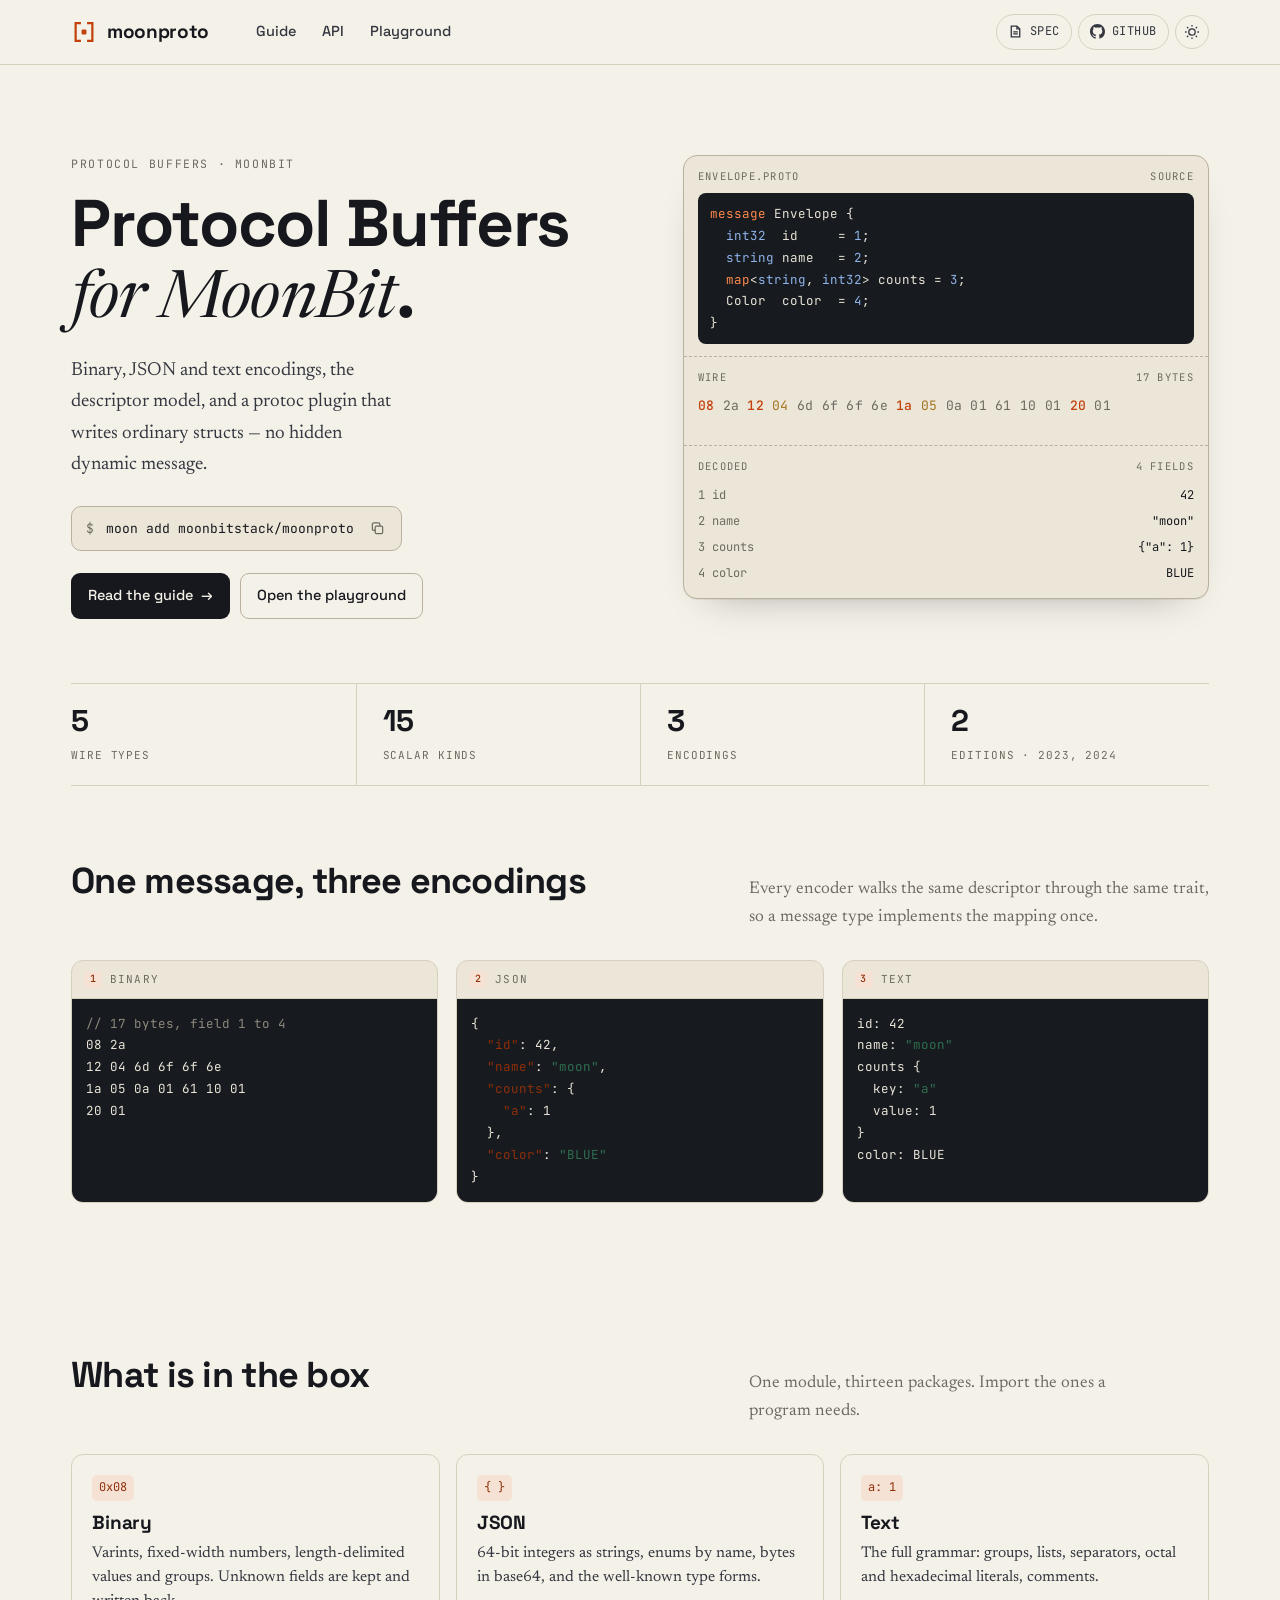
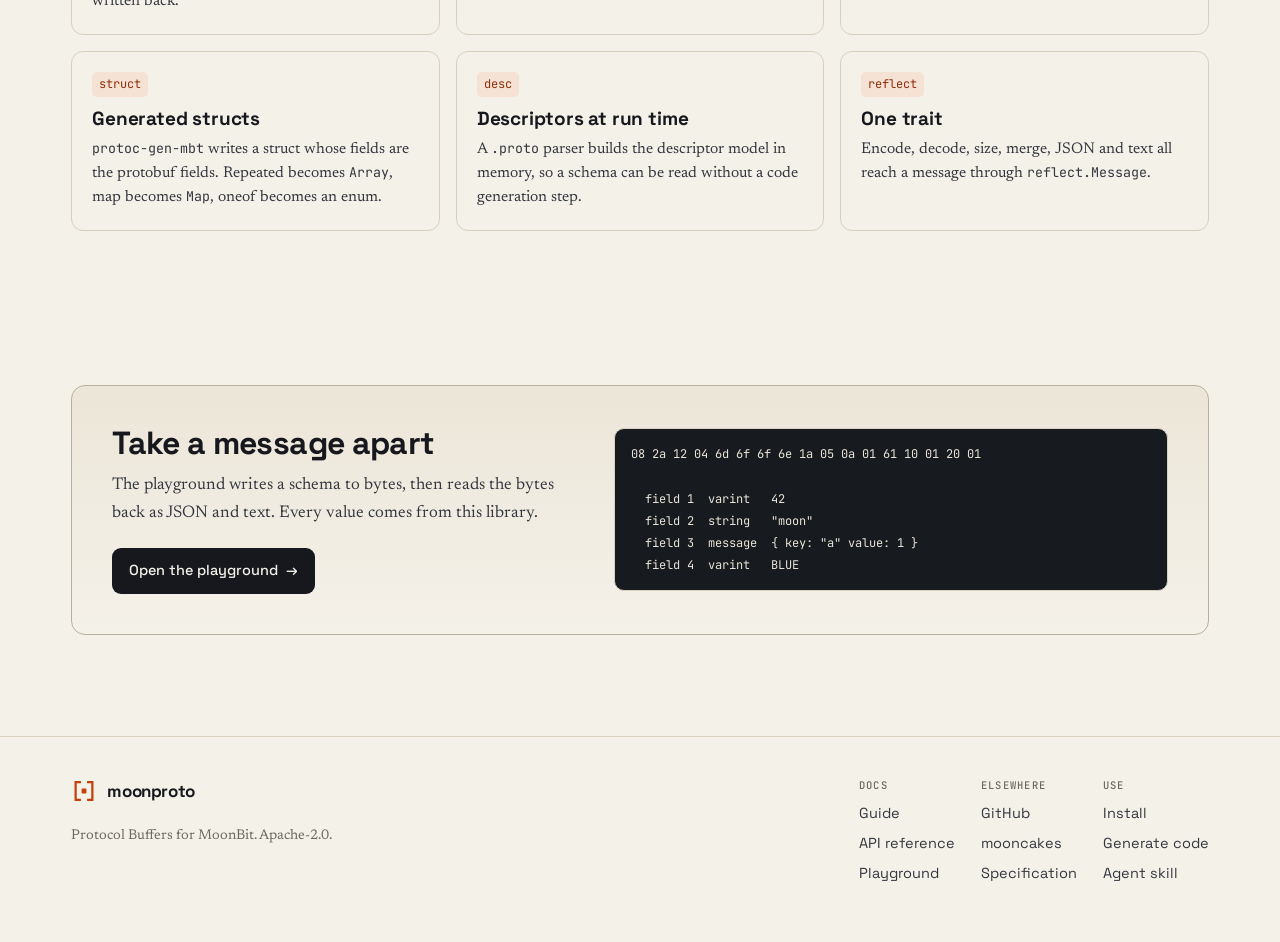
==== docs/index.html @ 19e69d36 "feat(moonproto): publish the documentation site. Four pages share one stylesheet: a home page that s" ====
<!doctype html>
<html lang="en">
<head>
<meta charset="utf-8">
<meta name="viewport" content="width=device-width, initial-scale=1">
<title>moonproto — Protocol Buffers for MoonBit</title>
<meta name="description" content="Binary, JSON and text encodings for Protocol Buffers in MoonBit, with the descriptor model and a protoc plugin that generates ordinary structs.">
<link rel="icon" href="assets/mark.svg" type="image/svg+xml">
<link rel="preconnect" href="https://fonts.googleapis.com">
<link rel="preconnect" href="https://fonts.gstatic.com" crossorigin>
<link href="https://fonts.googleapis.com/css2?family=JetBrains+Mono:wght@400;500&family=Newsreader:ital,opsz,wght@0,6..72,400;0,6..72,500;1,6..72,400&family=Space+Grotesk:wght@400;500;700&display=swap" rel="stylesheet">
<link rel="stylesheet" href="assets/site.css">
</head>
<body>

<header class="chrome">
  <div class="chrome-in">
    <a class="brand" href="index.html" aria-label="moonproto home">
      <svg viewBox="0 0 28 28" aria-hidden="true"><path d="M9.5 4.5H5v19h4.5" fill="none" stroke="currentColor" stroke-width="2.4" stroke-linecap="square"/><path d="M18.5 4.5H23v19h-4.5" fill="none" stroke="currentColor" stroke-width="2.4" stroke-linecap="square"/><rect x="11.4" y="11.4" width="5.2" height="5.2" rx="1" fill="currentColor"/></svg>
      moonproto
    </a>

    <nav class="nav" aria-label="Sections">
      <a href="guide.html">Guide</a>
      <a href="api.html">API</a>
      <a href="playground.html">Playground</a>
    </nav>

    <div class="chrome-links">
      <a class="pill-link" href="https://protobuf.dev" aria-label="Protocol Buffers specification">
        <svg viewBox="0 0 16 16" aria-hidden="true" fill="none" stroke="currentColor" stroke-width="1.4"><path d="M3.5 2.2h6l3 3v8.6h-9z"/><path d="M9.5 2.2v3h3"/><path d="M5.6 8.4h4.8M5.6 10.6h4.8"/></svg>
        <span>Spec</span>
      </a>
      <a class="pill-link" href="https://github.com/moonbitstack/moonproto" aria-label="moonproto on GitHub">
        <svg viewBox="0 0 16 16" aria-hidden="true" fill="currentColor"><path d="M8 0C3.58 0 0 3.58 0 8c0 3.54 2.29 6.53 5.47 7.59.4.07.55-.17.55-.38 0-.19-.01-.82-.01-1.49-2.01.37-2.53-.49-2.69-.94-.09-.23-.48-.94-.82-1.13-.28-.15-.68-.52-.01-.53.63-.01 1.08.58 1.23.82.72 1.21 1.87.87 2.33.66.07-.52.28-.87.51-1.07-1.78-.2-3.64-.89-3.64-3.95 0-.87.31-1.59.82-2.15-.08-.2-.36-1.02.08-2.12 0 0 .67-.21 2.2.82a7.4 7.4 0 0 1 2-.27c.68 0 1.36.09 2 .27 1.53-1.04 2.2-.82 2.2-.82.44 1.1.16 1.92.08 2.12.51.56.82 1.27.82 2.15 0 3.07-1.87 3.75-3.65 3.95.29.25.54.73.54 1.48 0 1.07-.01 1.93-.01 2.2 0 .21.15.46.55.38A8.01 8.01 0 0 0 16 8c0-4.42-3.58-8-8-8Z"/></svg>
        <span>GitHub</span>
      </a>
      <button class="theme-toggle" type="button" data-theme-toggle aria-label="Switch colour theme">
        <svg width="16" height="16" viewBox="0 0 16 16" aria-hidden="true" fill="none" stroke="currentColor" stroke-width="1.3"><circle cx="8" cy="8" r="3.2"/><path d="M8 1v1.6M8 13.4V15M1 8h1.6M13.4 8H15M3.05 3.05l1.13 1.13M11.82 11.82l1.13 1.13M12.95 3.05l-1.13 1.13M4.18 11.82l-1.13 1.13"/></svg>
      </button>
    </div>
  </div>
</header>

<main class="wrap">

  <section class="hero">
    <div>
      <p class="eyebrow">Protocol Buffers · MoonBit</p>
      <h1>Protocol Buffers <em>for MoonBit</em>.</h1>
      <p class="lede">Binary, JSON and text encodings, the descriptor model, and a protoc plugin that writes ordinary structs — no hidden dynamic message.</p>

      <div class="install">
        <span class="prompt">$</span>
        <code>moon add moonbitstack/moonproto</code>
        <button class="copy" type="button" data-copy="moon add moonbitstack/moonproto" aria-label="Copy the install command">
          <svg width="15" height="15" viewBox="0 0 16 16" aria-hidden="true" fill="none" stroke="currentColor" stroke-width="1.3"><rect x="5.5" y="5.5" width="8" height="8" rx="1.4"/><path d="M10.5 5.5v-2a1.4 1.4 0 0 0-1.4-1.4H3.9A1.4 1.4 0 0 0 2.5 3.5v5.2A1.4 1.4 0 0 0 3.9 10h2"/></svg>
        </button>
      </div>

      <div class="hero-actions">
        <a class="btn btn-primary" href="guide.html">Read the guide <span aria-hidden="true">→</span></a>
        <a class="btn btn-ghost" href="playground.html">Open the playground</a>
      </div>
    </div>

    <div class="strip" aria-label="One message in three forms">
      <div class="strip-pane">
        <div class="strip-label"><span>envelope.proto</span><span>source</span></div>
<pre><span class="k">message</span> Envelope {
  <span class="n">int32</span>  id     = <span class="n">1</span>;
  <span class="n">string</span> name   = <span class="n">2</span>;
  <span class="k">map</span>&lt;<span class="n">string</span>, <span class="n">int32</span>&gt; counts = <span class="n">3</span>;
  Color  color  = <span class="n">4</span>;
}</pre>
      </div>
      <div class="strip-pane">
        <div class="strip-label"><span>wire</span><span>17 bytes</span></div>
        <p class="bytes"><span class="t">08</span> <span class="v">2a</span> <span class="t">12</span> <span class="l">04</span> <span class="v">6d 6f 6f 6e</span> <span class="t">1a</span> <span class="l">05</span> <span class="v">0a 01 61 10 01</span> <span class="t">20</span> <span class="v">01</span></p>
      </div>
      <div class="strip-pane">
        <div class="strip-label"><span>decoded</span><span>4 fields</span></div>
        <table class="fields">
          <tr><td>1 id</td><td>42</td></tr>
          <tr><td>2 name</td><td>"moon"</td></tr>
          <tr><td>3 counts</td><td>{"a": 1}</td></tr>
          <tr><td>4 color</td><td>BLUE</td></tr>
        </table>
      </div>
    </div>
  </section>

  <section class="numbers" aria-label="At a glance">
    <div class="number"><b>5</b><span>wire types</span></div>
    <div class="number"><b>15</b><span>scalar kinds</span></div>
    <div class="number"><b>3</b><span>encodings</span></div>
    <div class="number"><b>2</b><span>editions · 2023, 2024</span></div>
  </section>

  <section class="section">
    <div class="section-head">
      <h2>One message, three encodings</h2>
      <p>Every encoder walks the same descriptor through the same trait, so a message type implements the mapping once.</p>
    </div>

    <div class="encodings">
      <article class="pane">
        <div class="pane-head"><span class="tag">1</span> binary</div>
<pre><span class="c">// 17 bytes, field 1 to 4</span>
08 2a
12 04 6d 6f 6f 6e
1a 05 0a 01 61 10 01
20 01</pre>
      </article>
      <article class="pane">
        <div class="pane-head"><span class="tag">2</span> JSON</div>
<pre>{
  <span class="k">"id"</span>: 42,
  <span class="k">"name"</span>: <span class="s">"moon"</span>,
  <span class="k">"counts"</span>: {
    <span class="k">"a"</span>: 1
  },
  <span class="k">"color"</span>: <span class="s">"BLUE"</span>
}</pre>
      </article>
      <article class="pane">
        <div class="pane-head"><span class="tag">3</span> text</div>
<pre>id: 42
name: <span class="s">"moon"</span>
counts {
  key: <span class="s">"a"</span>
  value: 1
}
color: BLUE</pre>
      </article>
    </div>
  </section>

  <section class="section">
    <div class="section-head">
      <h2>What is in the box</h2>
      <p>One module, thirteen packages. Import the ones a program needs.</p>
    </div>

    <div class="cards">
      <article class="card">
        <span class="glyph">0x08</span>
        <h3>Binary</h3>
        <p>Varints, fixed-width numbers, length-delimited values and groups. Unknown fields are kept and written back.</p>
      </article>
      <article class="card">
        <span class="glyph">{ }</span>
        <h3>JSON</h3>
        <p>64-bit integers as strings, enums by name, bytes in base64, and the well-known type forms.</p>
      </article>
      <article class="card">
        <span class="glyph">a: 1</span>
        <h3>Text</h3>
        <p>The full grammar: groups, lists, separators, octal and hexadecimal literals, comments.</p>
      </article>
      <article class="card">
        <span class="glyph">struct</span>
        <h3>Generated structs</h3>
        <p><code>protoc-gen-mbt</code> writes a struct whose fields are the protobuf fields. Repeated becomes <code>Array</code>, map becomes <code>Map</code>, oneof becomes an enum.</p>
      </article>
      <article class="card">
        <span class="glyph">desc</span>
        <h3>Descriptors at run time</h3>
        <p>A <code>.proto</code> parser builds the descriptor model in memory, so a schema can be read without a code generation step.</p>
      </article>
      <article class="card">
        <span class="glyph">reflect</span>
        <h3>One trait</h3>
        <p>Encode, decode, size, merge, JSON and text all reach a message through <code>reflect.Message</code>.</p>
      </article>
    </div>
  </section>

  <section class="section">
    <div class="teaser">
      <div>
        <h2>Take a message apart</h2>
        <p>The playground writes a schema to bytes, then reads the bytes back as JSON and text. Every value comes from this library.</p>
        <a class="btn btn-primary" href="playground.html">Open the playground <span aria-hidden="true">→</span></a>
      </div>
      <div class="mini" aria-hidden="true"><span class="t">08</span> <span class="v">2a</span> <span class="t">12</span> <span class="l">04</span> <span class="v">6d 6f 6f 6e</span> <span class="t">1a</span> <span class="l">05</span> <span class="v">0a 01 61 10 01</span> <span class="t">20</span> <span class="v">01</span>

  field 1  varint   42
  field 2  string   "moon"
  field 3  message  { key: "a" value: 1 }
  field 4  varint   BLUE</div>
    </div>
  </section>

</main>

<footer class="site">
  <div class="wrap foot">
    <div>
      <a class="brand" href="index.html">
        <svg viewBox="0 0 28 28" aria-hidden="true"><path d="M9.5 4.5H5v19h4.5" fill="none" stroke="currentColor" stroke-width="2.4" stroke-linecap="square"/><path d="M18.5 4.5H23v19h-4.5" fill="none" stroke="currentColor" stroke-width="2.4" stroke-linecap="square"/><rect x="11.4" y="11.4" width="5.2" height="5.2" rx="1" fill="currentColor"/></svg>
        moonproto
      </a>
      <p>Protocol Buffers for MoonBit. Apache-2.0.</p>
    </div>
    <div class="foot-links">
      <div class="foot-col">
        <b>Docs</b>
        <a href="guide.html">Guide</a>
        <a href="api.html">API reference</a>
        <a href="playground.html">Playground</a>
      </div>
      <div class="foot-col">
        <b>Elsewhere</b>
        <a href="https://github.com/moonbitstack/moonproto">GitHub</a>
        <a href="https://mooncakes.io/docs/moonbitstack/moonproto">mooncakes</a>
        <a href="https://protobuf.dev">Specification</a>
      </div>
      <div class="foot-col">
        <b>Use</b>
        <a href="guide.html#install">Install</a>
        <a href="guide.html#generate">Generate code</a>
        <a href="https://github.com/moonbitstack/moonproto/blob/main/docs/skills/moonproto/SKILL.md">Agent skill</a>
      </div>
    </div>
  </div>
</footer>

<script src="assets/site.js"></script>
</body>
</html>
---- docs/assets/site.css ----
/* moonproto documentation site.
   One stylesheet for every page: tokens, chrome, home, docs, reference,
   playground. Light first, dark by preference or by toggle. */

:root {
  --paper: #f4f1e9;
  --paper-2: #ece6d8;
  --paper-3: #e3dccb;
  --ink: #16181d;
  --ink-2: #34373f;
  --muted: #6d6a61;
  --rule: #d7d0bf;
  --rule-strong: #b9b19d;
  --accent: #c2410c;
  --accent-ink: #8f2f08;
  --accent-soft: #f6e2d5;
  --code-bg: #171a1f;
  --code-ink: #e9e4d7;
  --code-muted: #8c887c;
  --tag: #ff8a4c;
  --len: #f0b27a;
  --val: #9aa4b2;
  --ok: #2f6f4f;
  --shadow: 0 1px 0 rgba(22, 24, 29, .06), 0 18px 40px -28px rgba(22, 24, 29, .45);
  --sans: "Space Grotesk", "Segoe UI", system-ui, sans-serif;
  --serif: "Newsreader", Georgia, "Times New Roman", serif;
  --mono: "JetBrains Mono", ui-monospace, "SFMono-Regular", Menlo, monospace;
  --gutter: clamp(20px, 4vw, 56px);
  --measure: 68ch;
  color-scheme: light;
}

:root[data-theme="dark"] {
  --paper: #101216;
  --paper-2: #171a1f;
  --paper-3: #1e2229;
  --ink: #f1ede2;
  --ink-2: #cfc9bb;
  --muted: #948e80;
  --rule: #2b2f37;
  --rule-strong: #3d434d;
  --accent: #f97316;
  --accent-ink: #ffab73;
  --accent-soft: #2a1c13;
  --code-bg: #0b0d11;
  --code-ink: #ece7da;
  --shadow: 0 1px 0 rgba(0, 0, 0, .5), 0 24px 50px -30px rgba(0, 0, 0, .9);
  color-scheme: dark;
}

@media (prefers-color-scheme: dark) {
  :root:not([data-theme="light"]) {
    --paper: #101216;
    --paper-2: #171a1f;
    --paper-3: #1e2229;
    --ink: #f1ede2;
    --ink-2: #cfc9bb;
    --muted: #948e80;
    --rule: #2b2f37;
    --rule-strong: #3d434d;
    --accent: #f97316;
    --accent-ink: #ffab73;
    --accent-soft: #2a1c13;
    --code-bg: #0b0d11;
    --code-ink: #ece7da;
    --shadow: 0 1px 0 rgba(0, 0, 0, .5), 0 24px 50px -30px rgba(0, 0, 0, .9);
    color-scheme: dark;
  }
}

*,
*::before,
*::after {
  box-sizing: border-box;
}

html {
  -webkit-text-size-adjust: 100%;
  scroll-behavior: smooth;
  scroll-padding-top: 92px;
  font-variant-ligatures: no-contextual;
}

body {
  margin: 0;
  background: var(--paper);
  color: var(--ink);
  font-family: var(--serif);
  font-size: 17px;
  line-height: 1.65;
  -webkit-font-smoothing: antialiased;
  text-rendering: optimizeLegibility;
}

h1,
h2,
h3,
h4,
button,
input,
select,
textarea {
  font-variant-ligatures: no-contextual;
}

h1,
h2,
h3,
h4 {
  font-family: var(--sans);
  font-weight: 700;
  line-height: 1.08;
  letter-spacing: -0.02em;
  margin: 0;
  text-wrap: balance;
}

p {
  margin: 0 0 1.05em;
  text-wrap: pretty;
}

a {
  color: var(--accent-ink);
  text-decoration-thickness: 1px;
  text-underline-offset: 3px;
}

a:hover {
  color: var(--accent);
}

code,
kbd,
pre,
samp {
  font-family: var(--mono);
  font-size: 0.86em;
}

:focus-visible {
  outline: 2px solid var(--accent);
  outline-offset: 3px;
  border-radius: 2px;
}

/* ---- page scrollbar: hidden at the top, present once scrolled ---- */

@supports selector(::-webkit-scrollbar) {
  html::-webkit-scrollbar {
    width: 11px;
    height: 11px;
  }
  html::-webkit-scrollbar-track {
    background: transparent;
  }
  html::-webkit-scrollbar-thumb {
    border-radius: 99px;
    border: 3px solid transparent;
    background-clip: content-box;
    background-color: color-mix(in srgb, var(--ink) 26%, transparent);
  }
  html.at-top::-webkit-scrollbar-thumb {
    background: transparent;
  }
  html::-webkit-scrollbar-thumb:hover {
    background-color: color-mix(in srgb, var(--accent) 60%, transparent);
  }
}

@supports not selector(::-webkit-scrollbar) {
  html {
    scrollbar-width: thin;
    scrollbar-color: color-mix(in srgb, var(--ink) 26%, transparent) transparent;
  }
  html.at-top {
    scrollbar-color: transparent transparent;
  }
}

/* inner scroll areas: thin, faint until hovered */

.scroll {
  scrollbar-width: none;
}

@supports selector(::-webkit-scrollbar) {
  .scroll::-webkit-scrollbar {
    width: 8px;
    height: 8px;
  }
  .scroll::-webkit-scrollbar-track {
    background: transparent;
  }
  .scroll::-webkit-scrollbar-thumb {
    border-radius: 99px;
    border: 2px solid transparent;
    background-clip: content-box;
    background-color: color-mix(in srgb, var(--ink) 14%, transparent);
  }
  .scroll:hover::-webkit-scrollbar-thumb {
    background-color: color-mix(in srgb, var(--ink) 34%, transparent);
  }
}

/* ---- header ---- */

header.chrome {
  position: sticky;
  top: 0;
  z-index: 40;
  background: color-mix(in srgb, var(--paper) 88%, transparent);
  backdrop-filter: saturate(1.2) blur(10px);
  border-bottom: 1px solid var(--rule);
}

.chrome-in {
  max-width: 1240px;
  margin: 0 auto;
  padding: 0 var(--gutter);
  height: 64px;
  display: flex;
  align-items: center;
  gap: 28px;
}

.brand {
  display: inline-flex;
  align-items: center;
  gap: 10px;
  color: var(--ink);
  text-decoration: none;
  font-family: var(--sans);
  font-weight: 700;
  font-size: 19px;
  letter-spacing: -0.02em;
}

.brand svg {
  width: 26px;
  height: 26px;
  color: var(--accent);
  flex: none;
}

.nav {
  display: flex;
  gap: 4px;
  margin-left: 8px;
}

.nav a {
  font-family: var(--sans);
  font-size: 14.5px;
  font-weight: 500;
  color: var(--ink-2);
  text-decoration: none;
  padding: 7px 11px;
  border-radius: 7px;
}

.nav a:hover {
  background: var(--paper-2);
  color: var(--ink);
}

.nav a[aria-current="page"] {
  color: var(--ink);
  background: var(--paper-2);
}

.chrome-links {
  margin-left: auto;
  display: flex;
  align-items: center;
  gap: 6px;
}

.pill-link {
  display: inline-flex;
  align-items: center;
  gap: 7px;
  font-family: var(--mono);
  font-size: 12px;
  letter-spacing: 0.04em;
  text-transform: uppercase;
  color: var(--ink-2);
  text-decoration: none;
  padding: 7px 11px;
  border: 1px solid var(--rule);
  border-radius: 999px;
  background: transparent;
}

.pill-link svg {
  width: 15px;
  height: 15px;
  flex: none;
}

.pill-link:hover {
  border-color: var(--rule-strong);
  color: var(--ink);
  background: var(--paper-2);
}

.theme-toggle {
  border: 1px solid var(--rule);
  background: transparent;
  color: var(--ink-2);
  width: 34px;
  height: 34px;
  border-radius: 999px;
  display: grid;
  place-items: center;
  cursor: pointer;
}

.theme-toggle:hover {
  border-color: var(--rule-strong);
  color: var(--ink);
}

/* ---- shared page frame ---- */

.wrap {
  max-width: 1240px;
  margin: 0 auto;
  padding: 0 var(--gutter);
}

.eyebrow {
  font-family: var(--mono);
  font-size: 11.5px;
  letter-spacing: 0.14em;
  text-transform: uppercase;
  color: var(--muted);
}

.tag {
  display: inline-grid;
  place-items: center;
  min-width: 22px;
  height: 20px;
  padding: 0 5px;
  border-radius: 4px;
  background: var(--accent-soft);
  color: var(--accent-ink);
  font-family: var(--mono);
  font-size: 11px;
  font-weight: 500;
}

.rule {
  border: 0;
  border-top: 1px solid var(--rule);
  margin: 0;
}

/* ---- home: hero ---- */

.hero {
  padding: clamp(48px, 7vw, 92px) 0 clamp(40px, 5vw, 64px);
  display: grid;
  grid-template-columns: minmax(0, 1.02fr) minmax(0, 0.98fr);
  gap: clamp(28px, 5vw, 72px);
  align-items: start;
}

.hero h1 {
  font-size: clamp(40px, 5.4vw, 66px);
  margin: 14px 0 0;
}

.hero h1 em {
  font-family: var(--serif);
  font-style: italic;
  font-weight: 400;
  letter-spacing: -0.01em;
}

.hero .lede {
  font-size: 19px;
  color: var(--ink-2);
  max-width: 34ch;
  margin: 18px 0 26px;
}

.install {
  display: inline-flex;
  align-items: center;
  gap: 12px;
  border: 1px solid var(--rule-strong);
  border-radius: 10px;
  background: var(--paper-2);
  padding: 10px 12px 10px 14px;
  font-family: var(--mono);
  font-size: 13px;
  max-width: 100%;
}

.install .prompt {
  color: var(--muted);
  user-select: none;
}

.install code {
  font-size: 13px;
  overflow-x: auto;
  white-space: nowrap;
}

.copy {
  border: 0;
  background: transparent;
  color: var(--muted);
  cursor: pointer;
  padding: 4px;
  border-radius: 5px;
  display: grid;
  place-items: center;
}

.copy:hover {
  color: var(--accent);
  background: var(--paper-3);
}

.hero-actions {
  display: flex;
  gap: 10px;
  margin-top: 22px;
  flex-wrap: wrap;
}

.btn {
  font-family: var(--sans);
  font-size: 14.5px;
  font-weight: 500;
  padding: 10px 16px;
  border-radius: 9px;
  text-decoration: none;
  display: inline-flex;
  align-items: center;
  gap: 8px;
  border: 1px solid transparent;
}

.btn-primary {
  background: var(--ink);
  color: var(--paper);
}

.btn-primary:hover {
  background: var(--accent);
  color: #fff;
}

.btn-ghost {
  border-color: var(--rule-strong);
  color: var(--ink);
  background: transparent;
}

.btn-ghost:hover {
  background: var(--paper-2);
  color: var(--ink);
}

/* the decode strip: source -> bytes -> fields */

.strip {
  border: 1px solid var(--rule-strong);
  border-radius: 14px;
  background: var(--paper-2);
  box-shadow: var(--shadow);
  overflow: hidden;
}

.strip-pane {
  padding: 12px 14px;
}

.strip-pane + .strip-pane {
  border-top: 1px dashed var(--rule-strong);
}

.strip-label {
  display: flex;
  align-items: center;
  justify-content: space-between;
  font-family: var(--mono);
  font-size: 10.5px;
  letter-spacing: 0.12em;
  text-transform: uppercase;
  color: var(--muted);
  margin-bottom: 8px;
}

.strip pre {
  margin: 0;
  font-size: 12.5px;
  line-height: 1.75;
  overflow-x: auto;
  color: var(--code-ink);
  background: var(--code-bg);
  border-radius: 8px;
  padding: 10px 12px;
}

.strip pre .k {
  color: var(--tag);
}

.strip pre .s {
  color: #9ecf9e;
}

.strip pre .n {
  color: #8fb4ea;
}

.k {
  color: var(--accent-ink);
}

.s {
  color: #2f6f4f;
}

.n {
  color: #2c4f8f;
}

:root[data-theme="dark"] .s {
  color: #7fc39b;
}

:root[data-theme="dark"] .n {
  color: #8fb4ea;
}

.bytes {
  font-family: var(--mono);
  font-size: 13px;
  letter-spacing: 0.02em;
  line-height: 1.9;
  word-break: break-all;
}

.bytes .t {
  color: var(--accent);
  font-weight: 500;
}

.bytes .l {
  color: #a1731f;
}

.bytes .v {
  color: var(--muted);
}

:root[data-theme="dark"] .bytes .l {
  color: var(--len);
}

.fields {
  width: 100%;
  border-collapse: collapse;
  font-family: var(--mono);
  font-size: 12px;
}

.fields td {
  padding: 3px 0;
  vertical-align: top;
}

.fields td:first-child {
  color: var(--muted);
  width: 34%;
}

.fields td:last-child {
  text-align: right;
}

/* ---- home: numbers ---- */

.numbers {
  display: grid;
  grid-template-columns: repeat(4, minmax(0, 1fr));
  border-top: 1px solid var(--rule);
  border-bottom: 1px solid var(--rule);
}

.number {
  padding: 22px 0 20px;
  display: flex;
  flex-direction: column;
  gap: 2px;
}

.number + .number {
  border-left: 1px solid var(--rule);
  padding-left: 26px;
}

.number b {
  font-family: var(--sans);
  font-size: 30px;
  font-weight: 700;
  letter-spacing: -0.03em;
  line-height: 1;
}

.number span {
  font-family: var(--mono);
  font-size: 11px;
  letter-spacing: 0.08em;
  text-transform: uppercase;
  color: var(--muted);
  margin-top: 8px;
}

/* ---- home: sections ---- */

.section {
  padding: clamp(44px, 6vw, 84px) 0;
}

.section-head {
  display: flex;
  align-items: baseline;
  justify-content: space-between;
  gap: 24px;
  margin-bottom: 28px;
}

.section-head h2 {
  font-size: clamp(26px, 3vw, 36px);
}

.section-head p {
  color: var(--muted);
  max-width: 46ch;
  margin: 0;
}

.encodings {
  display: grid;
  grid-template-columns: repeat(3, minmax(0, 1fr));
  gap: 18px;
}

.pane {
  border: 1px solid var(--rule);
  border-radius: 12px;
  overflow: hidden;
  background: var(--paper-2);
  display: flex;
  flex-direction: column;
}

.pane-head {
  display: flex;
  align-items: center;
  gap: 8px;
  padding: 9px 12px;
  border-bottom: 1px solid var(--rule);
  font-family: var(--mono);
  font-size: 11px;
  letter-spacing: 0.1em;
  text-transform: uppercase;
  color: var(--muted);
}

.pane-head .tag {
  min-width: 18px;
  height: 17px;
  font-size: 10px;
}

.pane pre {
  margin: 0;
  padding: 14px;
  background: var(--code-bg);
  color: var(--code-ink);
  font-size: 12.5px;
  line-height: 1.75;
  overflow-x: auto;
  flex: 1;
}

.pane pre .c {
  color: var(--code-muted);
}

.cards {
  display: grid;
  grid-template-columns: repeat(3, minmax(0, 1fr));
  gap: 16px;
}

.card {
  border: 1px solid var(--rule);
  border-radius: 12px;
  padding: 20px;
  background: transparent;
  display: flex;
  flex-direction: column;
  gap: 8px;
  transition: border-color .15s ease, background .15s ease;
}

.card:hover {
  border-color: var(--rule-strong);
  background: var(--paper-2);
}

.card .glyph {
  font-family: var(--mono);
  font-size: 12px;
  color: var(--accent-ink);
  background: var(--accent-soft);
  border-radius: 5px;
  padding: 3px 7px;
  align-self: flex-start;
  margin-bottom: 4px;
}

.card h3 {
  font-size: 19px;
  letter-spacing: -0.01em;
}

.card p {
  margin: 0;
  color: var(--ink-2);
  font-size: 15.5px;
  line-height: 1.55;
}

/* ---- home: playground teaser ---- */

.teaser {
  border: 1px solid var(--rule-strong);
  border-radius: 14px;
  background: linear-gradient(180deg, var(--paper-2), var(--paper));
  padding: clamp(22px, 4vw, 40px);
  display: grid;
  grid-template-columns: minmax(0, 0.9fr) minmax(0, 1.1fr);
  gap: clamp(20px, 4vw, 48px);
  align-items: center;
}

.teaser h2 {
  font-size: clamp(24px, 2.6vw, 32px);
  margin-bottom: 12px;
}

.teaser p {
  color: var(--ink-2);
  margin-bottom: 20px;
}

.mini {
  border: 1px solid var(--rule);
  border-radius: 10px;
  overflow: hidden;
  background: var(--code-bg);
  font-family: var(--mono);
  font-size: 12px;
  line-height: 1.85;
  color: var(--code-ink);
  padding: 14px 16px;
  white-space: pre;
  overflow-x: auto;
}

/* ---- footer ---- */

footer.site {
  border-top: 1px solid var(--rule);
  padding: 40px 0 56px;
  margin-top: 24px;
}

.foot {
  display: flex;
  gap: 32px;
  align-items: flex-start;
  justify-content: space-between;
  flex-wrap: wrap;
}

.foot .brand {
  font-size: 17px;
}

.foot p {
  color: var(--muted);
  font-size: 14px;
  max-width: 40ch;
  margin: 10px 0 0;
}

.foot-links {
  display: flex;
  gap: 26px;
  flex-wrap: wrap;
}

.foot-col {
  display: flex;
  flex-direction: column;
  gap: 6px;
}

.foot-col b {
  font-family: var(--mono);
  font-size: 10.5px;
  letter-spacing: 0.12em;
  text-transform: uppercase;
  color: var(--muted);
  font-weight: 500;
  margin-bottom: 2px;
}

.foot-col a {
  color: var(--ink-2);
  text-decoration: none;
  font-size: 14.5px;
  font-family: var(--sans);
}

.foot-col a:hover {
  color: var(--accent);
}

/* ---- docs layout ---- */

.docs {
  display: grid;
  grid-template-columns: 232px minmax(0, 1fr) 208px;
  gap: clamp(24px, 4vw, 56px);
  align-items: start;
  padding: 34px 0 90px;
}

.rail {
  position: sticky;
  top: 88px;
  max-height: calc(100vh - 108px);
  overflow-y: auto;
  padding-right: 6px;
  font-family: var(--sans);
  font-size: 14px;
}

.rail-group {
  margin-bottom: 22px;
}

.rail-group > b {
  display: block;
  font-family: var(--mono);
  font-size: 10.5px;
  letter-spacing: 0.12em;
  text-transform: uppercase;
  color: var(--muted);
  font-weight: 500;
  margin-bottom: 8px;
}

.rail a {
  display: flex;
  gap: 8px;
  align-items: baseline;
  color: var(--ink-2);
  text-decoration: none;
  padding: 4px 0 4px 10px;
  border-left: 2px solid transparent;
  line-height: 1.45;
}

.rail a:hover {
  color: var(--ink);
  border-left-color: var(--rule-strong);
}

.rail a[aria-current="true"] {
  color: var(--ink);
  border-left-color: var(--accent);
  font-weight: 500;
}

.rail a .n {
  font-family: var(--mono);
  font-size: 10.5px;
  color: var(--muted);
  min-width: 12px;
}

.prose {
  max-width: var(--measure);
  min-width: 0;
}

.prose h1 {
  font-size: clamp(32px, 4vw, 44px);
  margin-bottom: 12px;
}

.prose .lede {
  font-size: 19px;
  color: var(--ink-2);
  margin-bottom: 30px;
}

.prose h2 {
  font-size: 27px;
  margin: 46px 0 12px;
  display: flex;
  align-items: center;
  gap: 10px;
}

.prose h3 {
  font-size: 19px;
  margin: 28px 0 8px;
  letter-spacing: -0.01em;
}

.prose p,
.prose li {
  color: var(--ink-2);
}

.prose ul,
.prose ol {
  padding-left: 22px;
  margin: 0 0 1.1em;
}

.prose li {
  margin-bottom: 6px;
}

.prose strong {
  color: var(--ink);
  font-weight: 600;
}

.prose :not(pre) > code {
  background: var(--paper-2);
  border: 1px solid var(--rule);
  border-radius: 4px;
  padding: 0.1em 0.36em;
  font-size: 0.85em;
  overflow-wrap: anywhere;
}

.codeblock {
  margin: 16px 0 22px;
  border: 1px solid var(--rule);
  border-radius: 10px;
  overflow: hidden;
  background: var(--code-bg);
}

.codeblock .bar {
  display: flex;
  align-items: center;
  gap: 10px;
  padding: 8px 12px;
  border-bottom: 1px solid color-mix(in srgb, var(--code-ink) 12%, transparent);
  font-family: var(--mono);
  font-size: 10.5px;
  letter-spacing: 0.1em;
  text-transform: uppercase;
  color: var(--code-muted);
}

.codeblock .bar .tag {
  background: color-mix(in srgb, var(--tag) 22%, transparent);
  color: var(--tag);
  min-width: 18px;
  height: 16px;
  font-size: 9.5px;
}

.codeblock .bar .grow {
  flex: 1;
}

.codeblock pre {
  margin: 0;
  padding: 14px 16px;
  color: var(--code-ink);
  font-size: 12.8px;
  line-height: 1.78;
  overflow-x: auto;
  white-space: pre;
}

.codeblock pre .c {
  color: var(--code-muted);
}

.codeblock pre .k {
  color: var(--tag);
}

.codeblock pre .s {
  color: #9ecf9e;
}

.codeblock pre .n {
  color: #8fb4ea;
}

.output {
  margin: -10px 0 24px;
  border-left: 2px solid var(--rule-strong);
  padding: 2px 0 2px 14px;
  font-family: var(--mono);
  font-size: 12.5px;
  line-height: 1.75;
  color: var(--muted);
  white-space: pre;
  overflow-x: auto;
}

.output b {
  color: var(--ink);
  font-weight: 500;
}

.note {
  border: 1px solid var(--rule);
  border-left: 3px solid var(--accent);
  border-radius: 0 8px 8px 0;
  background: var(--paper-2);
  padding: 12px 16px;
  margin: 20px 0;
  font-size: 15.5px;
  color: var(--ink-2);
}

.note b {
  font-family: var(--sans);
  color: var(--ink);
}

.toc {
  position: sticky;
  top: 88px;
  font-family: var(--sans);
  font-size: 13.5px;
}

.toc b {
  display: block;
  font-family: var(--mono);
  font-size: 10.5px;
  letter-spacing: 0.12em;
  text-transform: uppercase;
  color: var(--muted);
  font-weight: 500;
  margin-bottom: 10px;
}

.toc a {
  display: block;
  color: var(--muted);
  text-decoration: none;
  padding: 3px 0;
}

.toc a:hover {
  color: var(--ink);
}

.pager {
  display: flex;
  justify-content: space-between;
  gap: 16px;
  margin-top: 54px;
  padding-top: 18px;
  border-top: 1px solid var(--rule);
  font-family: var(--sans);
  font-size: 14px;
}

.pager a {
  text-decoration: none;
  color: var(--ink);
}

.pager span {
  display: block;
  font-family: var(--mono);
  font-size: 10.5px;
  letter-spacing: 0.1em;
  text-transform: uppercase;
  color: var(--muted);
  margin-bottom: 2px;
}

/* ---- api reference ---- */

.api {
  display: grid;
  grid-template-columns: 232px minmax(0, 1fr);
  gap: clamp(24px, 4vw, 56px);
  padding: 34px 0 90px;
  align-items: start;
}

.pkg-title {
  display: flex;
  align-items: baseline;
  gap: 12px;
  margin-bottom: 6px;
}

.pkg-title h1 {
  font-size: 34px;
  font-family: var(--mono);
  font-weight: 500;
  letter-spacing: -0.02em;
}

.pkg-path {
  font-family: var(--mono);
  font-size: 12px;
  color: var(--muted);
  margin-bottom: 26px;
}

.sym {
  border: 1px solid var(--rule);
  border-radius: 10px;
  margin-bottom: 12px;
  overflow: hidden;
  background: var(--paper);
}

.sym > summary {
  list-style: none;
  cursor: pointer;
  padding: 9px 13px;
  display: flex;
  align-items: baseline;
  gap: 10px;
  font-family: var(--mono);
  font-size: 13px;
  overflow-wrap: anywhere;
}

.sname {
  flex: none;
}

.sdoc {
  min-width: 0;
  flex: 1;
  font-family: var(--serif);
  font-size: 13.5px;
  color: var(--muted);
  white-space: nowrap;
  overflow: hidden;
  text-overflow: ellipsis;
}

.sym > summary::-webkit-details-marker {
  display: none;
}

.sym > summary:hover {
  background: var(--paper-2);
}

.kind {
  font-family: var(--mono);
  font-size: 10px;
  letter-spacing: 0.08em;
  text-transform: uppercase;
  padding: 2px 6px;
  border-radius: 4px;
  background: var(--paper-2);
  color: var(--muted);
  border: 1px solid var(--rule);
  flex: none;
}

.kind.fn {
  color: var(--accent-ink);
  border-color: color-mix(in srgb, var(--accent) 30%, var(--rule));
  background: var(--accent-soft);
}

.sym-body {
  padding: 0 14px 14px 14px;
  font-size: 15.5px;
  color: var(--ink-2);
}

.sym-body p {
  margin: 0 0 10px;
}

.sig {
  font-family: var(--mono);
  font-size: 12.5px;
  background: var(--code-bg);
  color: var(--code-ink);
  padding: 10px 12px;
  border-radius: 8px;
  overflow-x: auto;
  white-space: pre;
  margin: 0 0 12px;
}

/* ---- playground ---- */

.play {
  display: grid;
  grid-template-columns: minmax(0, 1fr) minmax(0, 1fr);
  gap: 18px;
  padding: 30px 0 80px;
}

.play .pane pre {
  min-height: 260px;
}

.play-tabs {
  display: flex;
  gap: 4px;
  margin-left: auto;
}

.play-tabs button {
  font-family: var(--mono);
  font-size: 10.5px;
  letter-spacing: 0.08em;
  text-transform: uppercase;
  border: 1px solid transparent;
  background: transparent;
  color: var(--muted);
  padding: 3px 8px;
  border-radius: 5px;
  cursor: pointer;
}

.play-tabs button[aria-selected="true"] {
  color: var(--ink);
  background: var(--paper-3);
  border-color: var(--rule);
}

.samples {
  display: flex;
  gap: 6px;
  flex-wrap: wrap;
  margin-bottom: 14px;
}

.samples button {
  font-family: var(--mono);
  font-size: 11.5px;
  border: 1px solid var(--rule);
  background: transparent;
  color: var(--ink-2);
  padding: 6px 10px;
  border-radius: 999px;
  cursor: pointer;
}

.samples button[aria-pressed="true"] {
  border-color: var(--accent);
  color: var(--accent-ink);
  background: var(--accent-soft);
}

/* ---- small screens ---- */

@media (width <= 1040px) {
  .docs,
  .api {
    grid-template-columns: 200px minmax(0, 1fr);
  }
  .toc {
    display: none;
  }
  .hero {
    grid-template-columns: minmax(0, 1fr);
  }
  .cards {
    grid-template-columns: repeat(2, minmax(0, 1fr));
  }
  .encodings {
    grid-template-columns: minmax(0, 1fr);
  }
  .teaser {
    grid-template-columns: minmax(0, 1fr);
  }
}

@media (width <= 780px) {
  .nav {
    display: none;
  }
  .docs,
  .api {
    grid-template-columns: minmax(0, 1fr);
  }
  .rail {
    position: static;
    max-height: none;
    display: flex;
    gap: 18px;
    overflow-x: auto;
    padding-bottom: 8px;
  }
  .rail-group {
    margin: 0;
    min-width: max-content;
  }
  .numbers {
    grid-template-columns: repeat(2, minmax(0, 1fr));
  }
  .number:nth-child(3) {
    border-left: 0;
    padding-left: 0;
  }
  .number:nth-child(n + 3) {
    border-top: 1px solid var(--rule);
  }
  .cards {
    grid-template-columns: minmax(0, 1fr);
  }
  .play {
    grid-template-columns: minmax(0, 1fr);
  }
  .chrome-links .pill-link span {
    display: none;
  }
  .chrome-links .pill-link {
    padding: 8px;
  }
}
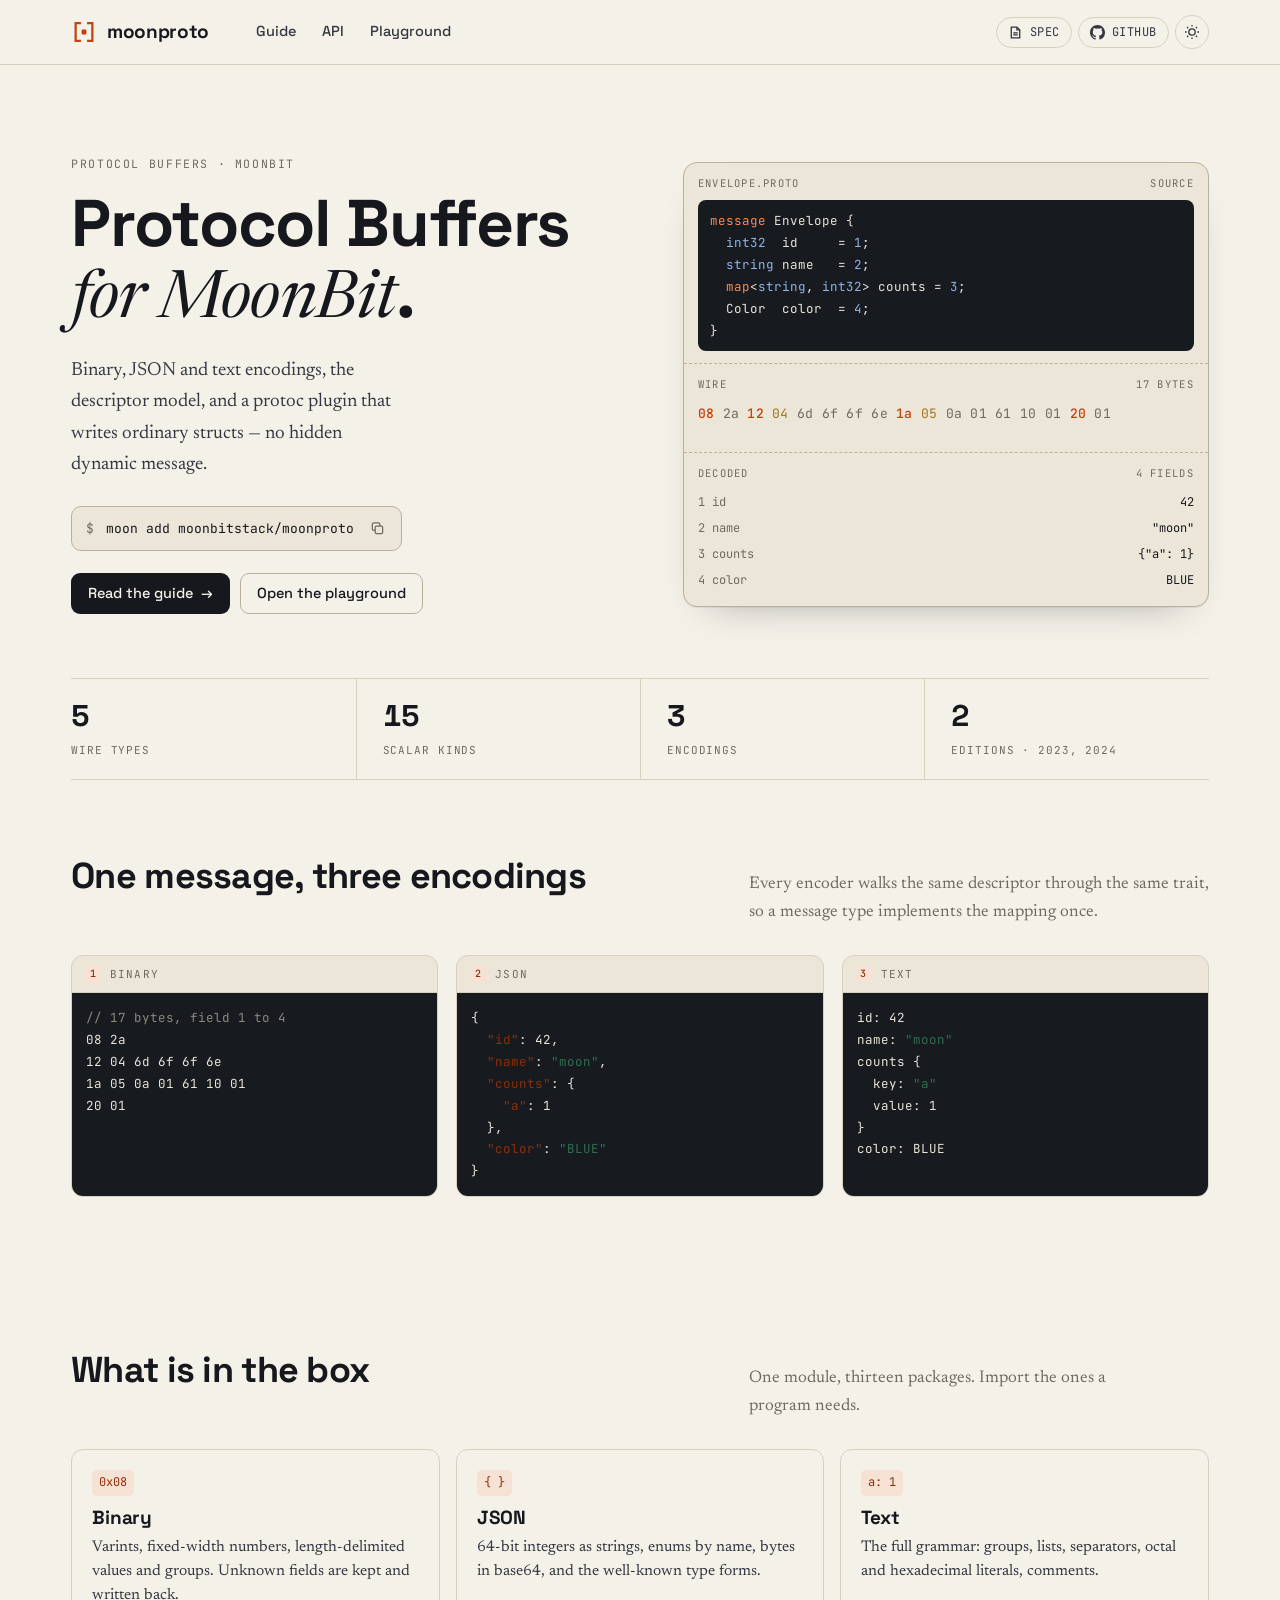
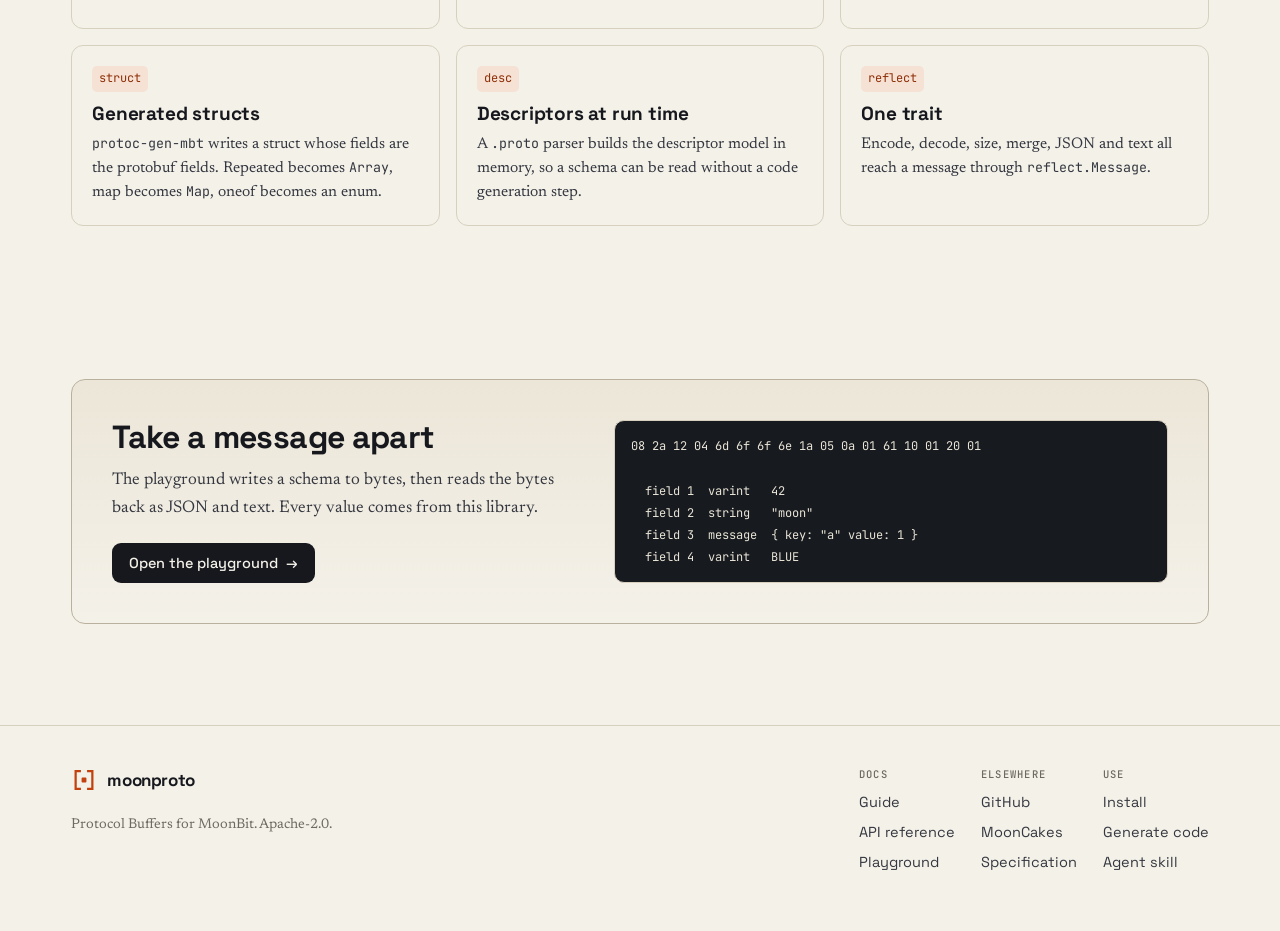
==== commit e9d8829d: "style(moonproto): follow the system theme and spell MoonCakes the way the site is named. The first l" ====
--- a/docs/index.html
+++ b/docs/index.html
@@ -213,7 +213,7 @@
       <div class="foot-col">
         <b>Elsewhere</b>
         <a href="https://github.com/moonbitstack/moonproto">GitHub</a>
-        <a href="https://mooncakes.io/docs/moonbitstack/moonproto">mooncakes</a>
+        <a href="https://mooncakes.io/docs/moonbitstack/moonproto">MoonCakes</a>
         <a href="https://protobuf.dev">Specification</a>
       </div>
       <div class="foot-col">
--- a/docs/assets/site.css
+++ b/docs/assets/site.css
@@ -74,6 +74,26 @@
   box-sizing: border-box;
 }
 
+/* Anything that is clicked rather than read refuses selection, so a drag on a
+   tab or a rail item never turns into a half-copied line. Prose, code and
+   output keep the default. */
+.chrome,
+.nav,
+.chrome-links,
+.rail,
+.toc,
+.pager,
+.card,
+.samples,
+.play-tabs,
+.sym > summary,
+button,
+.btn,
+.pill-link {
+  -webkit-user-select: none;
+  user-select: none;
+}
+
 html {
   -webkit-text-size-adjust: 100%;
   scroll-behavior: smooth;
@@ -83,6 +103,7 @@
 
 body {
   margin: 0;
+  overflow-x: clip;
   background: var(--paper);
   color: var(--ink);
   font-family: var(--serif);
@@ -138,6 +159,10 @@
   font-size: 0.86em;
 }
 
+::selection {
+  background: color-mix(in srgb, var(--accent) 24%, transparent);
+}
+
 :focus-visible {
   outline: 2px solid var(--accent);
   outline-offset: 3px;
@@ -279,6 +304,7 @@
 .pill-link {
   display: inline-flex;
   align-items: center;
+  line-height: 1;
   gap: 7px;
   font-family: var(--mono);
   font-size: 12px;
@@ -364,7 +390,7 @@
   display: grid;
   grid-template-columns: minmax(0, 1.02fr) minmax(0, 0.98fr);
   gap: clamp(28px, 5vw, 72px);
-  align-items: start;
+  align-items: center;
 }
 
 .hero h1 {
@@ -437,7 +463,8 @@
   font-family: var(--sans);
   font-size: 14.5px;
   font-weight: 500;
-  padding: 10px 16px;
+  line-height: 1;
+  padding: 12px 16px;
   border-radius: 9px;
   text-decoration: none;
   display: inline-flex;
@@ -470,6 +497,7 @@
 /* the decode strip: source -> bytes -> fields */
 
 .strip {
+  min-width: 0;
   border: 1px solid var(--rule-strong);
   border-radius: 14px;
   background: var(--paper-2);
@@ -545,7 +573,7 @@
   font-size: 13px;
   letter-spacing: 0.02em;
   line-height: 1.9;
-  word-break: break-all;
+  overflow-wrap: anywhere;
 }
 
 .bytes .t {
@@ -609,6 +637,7 @@
 
 .number b {
   font-family: var(--sans);
+  font-variant-numeric: tabular-nums;
   font-size: 30px;
   font-weight: 700;
   letter-spacing: -0.03em;
@@ -846,7 +875,7 @@
   grid-template-columns: 232px minmax(0, 1fr) 208px;
   gap: clamp(24px, 4vw, 56px);
   align-items: start;
-  padding: 34px 0 90px;
+  padding-block: 34px 90px;
 }
 
 .rail {
@@ -1022,7 +1051,7 @@
 }
 
 .output {
-  margin: -10px 0 24px;
+  margin: 0 0 24px;
   border-left: 2px solid var(--rule-strong);
   padding: 2px 0 2px 14px;
   font-family: var(--mono);
@@ -1115,8 +1144,19 @@
   display: grid;
   grid-template-columns: 232px minmax(0, 1fr);
   gap: clamp(24px, 4vw, 56px);
-  padding: 34px 0 90px;
+  padding-block: 34px 90px;
   align-items: start;
+}
+
+#pkg-wire,
+section[id^="pkg-"] {
+  padding-top: 8px;
+}
+
+section[id^="pkg-"] + section[id^="pkg-"] {
+  margin-top: 44px;
+  border-top: 1px solid var(--rule);
+  padding-top: 32px;
 }
 
 .pkg-title {
@@ -1272,6 +1312,7 @@
 .samples button {
   font-family: var(--mono);
   font-size: 11.5px;
+  line-height: 1;
   border: 1px solid var(--rule);
   background: transparent;
   color: var(--ink-2);
@@ -1284,6 +1325,37 @@
   border-color: var(--accent);
   color: var(--accent-ink);
   background: var(--accent-soft);
+}
+
+/* ---- playground head ---- */
+
+.play-head {
+  max-width: 60ch;
+  padding: 42px 0 0;
+}
+
+.play-head h1 {
+  font-size: clamp(32px, 4vw, 46px);
+  margin: 12px 0;
+}
+
+.play-head p {
+  margin: 0;
+  color: var(--ink-2);
+  font-size: 18px;
+}
+
+.play-bar {
+  padding-top: 26px;
+}
+
+.play-note {
+  max-width: 68ch;
+  padding: 0 0 40px;
+}
+
+.play-note p {
+  color: var(--ink-2);
 }
 
 /* ---- small screens ---- */
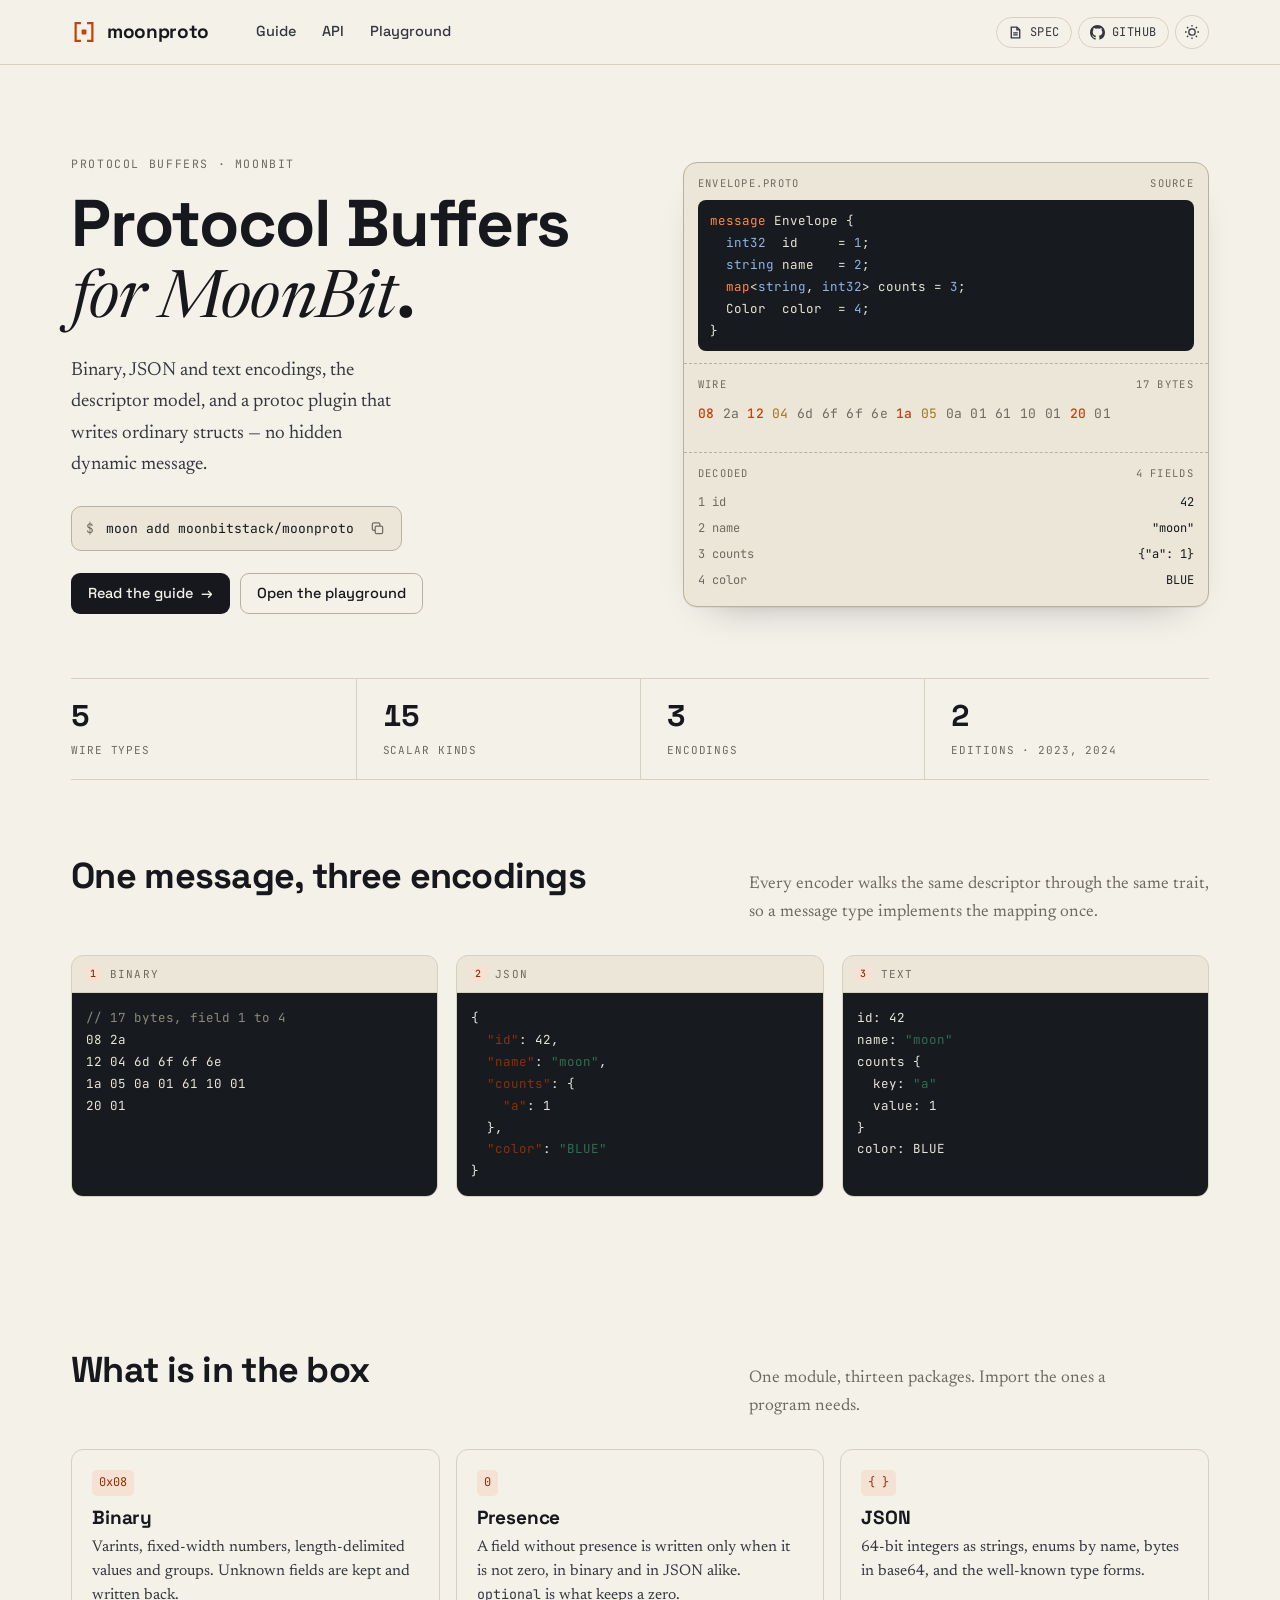
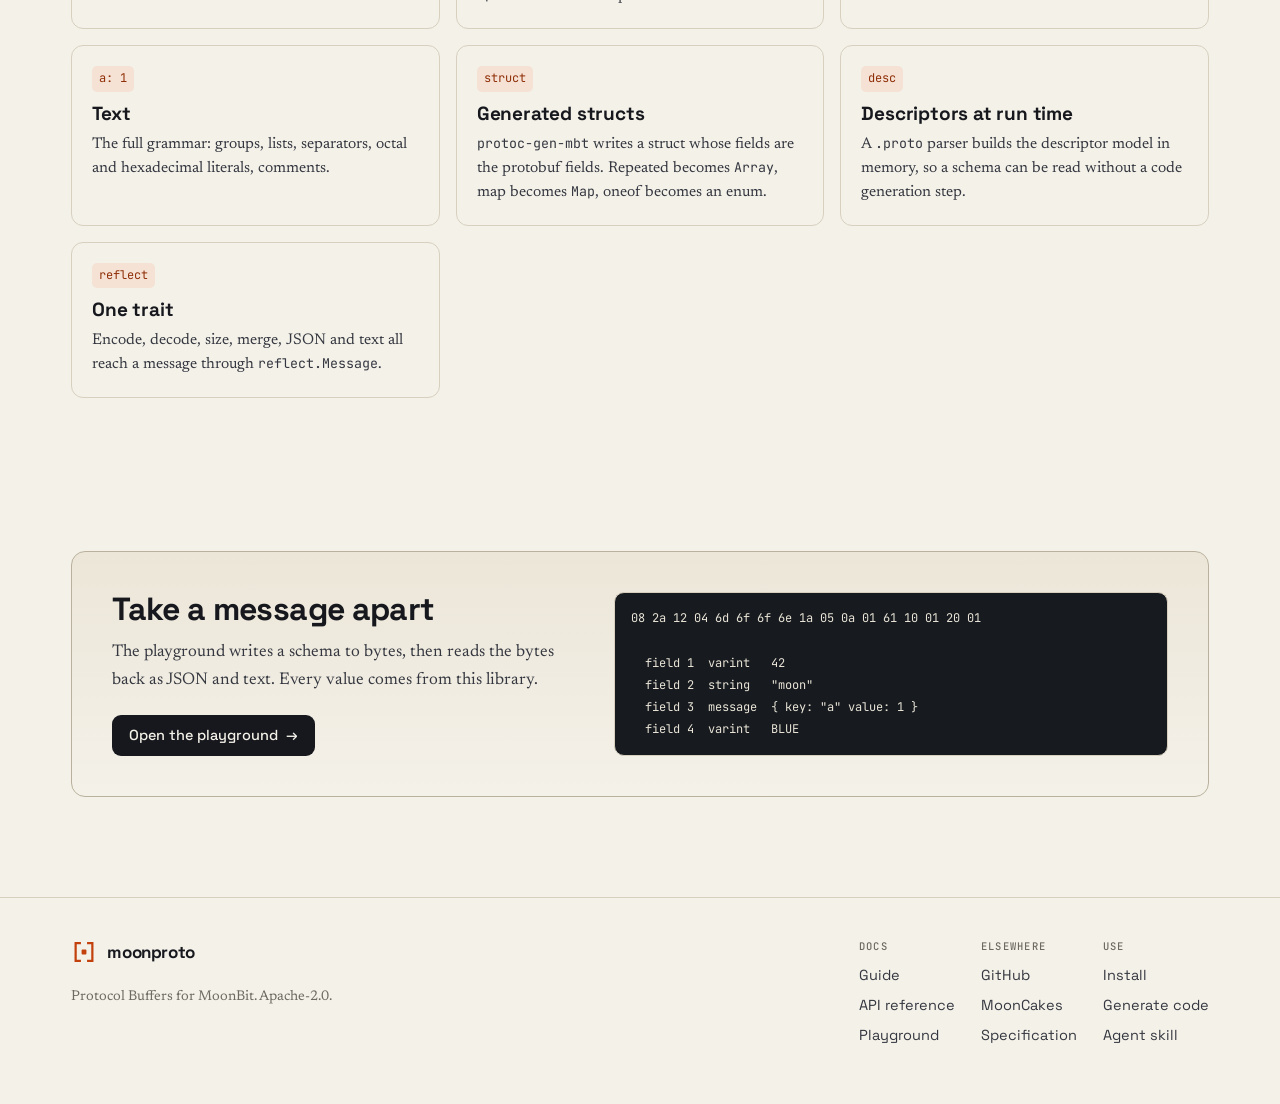
==== commit e4418a2b: "feat(moonproto): keep an implicit zero off the wire. A field without presence cannot record that it " ====
--- a/docs/index.html
+++ b/docs/index.html
@@ -149,6 +149,11 @@
         <p>Varints, fixed-width numbers, length-delimited values and groups. Unknown fields are kept and written back.</p>
       </article>
       <article class="card">
+        <span class="glyph">0</span>
+        <h3>Presence</h3>
+        <p>A field without presence is written only when it is not zero, in binary and in JSON alike. <code>optional</code> is what keeps a zero.</p>
+      </article>
+      <article class="card">
         <span class="glyph">{ }</span>
         <h3>JSON</h3>
         <p>64-bit integers as strings, enums by name, bytes in base64, and the well-known type forms.</p>
